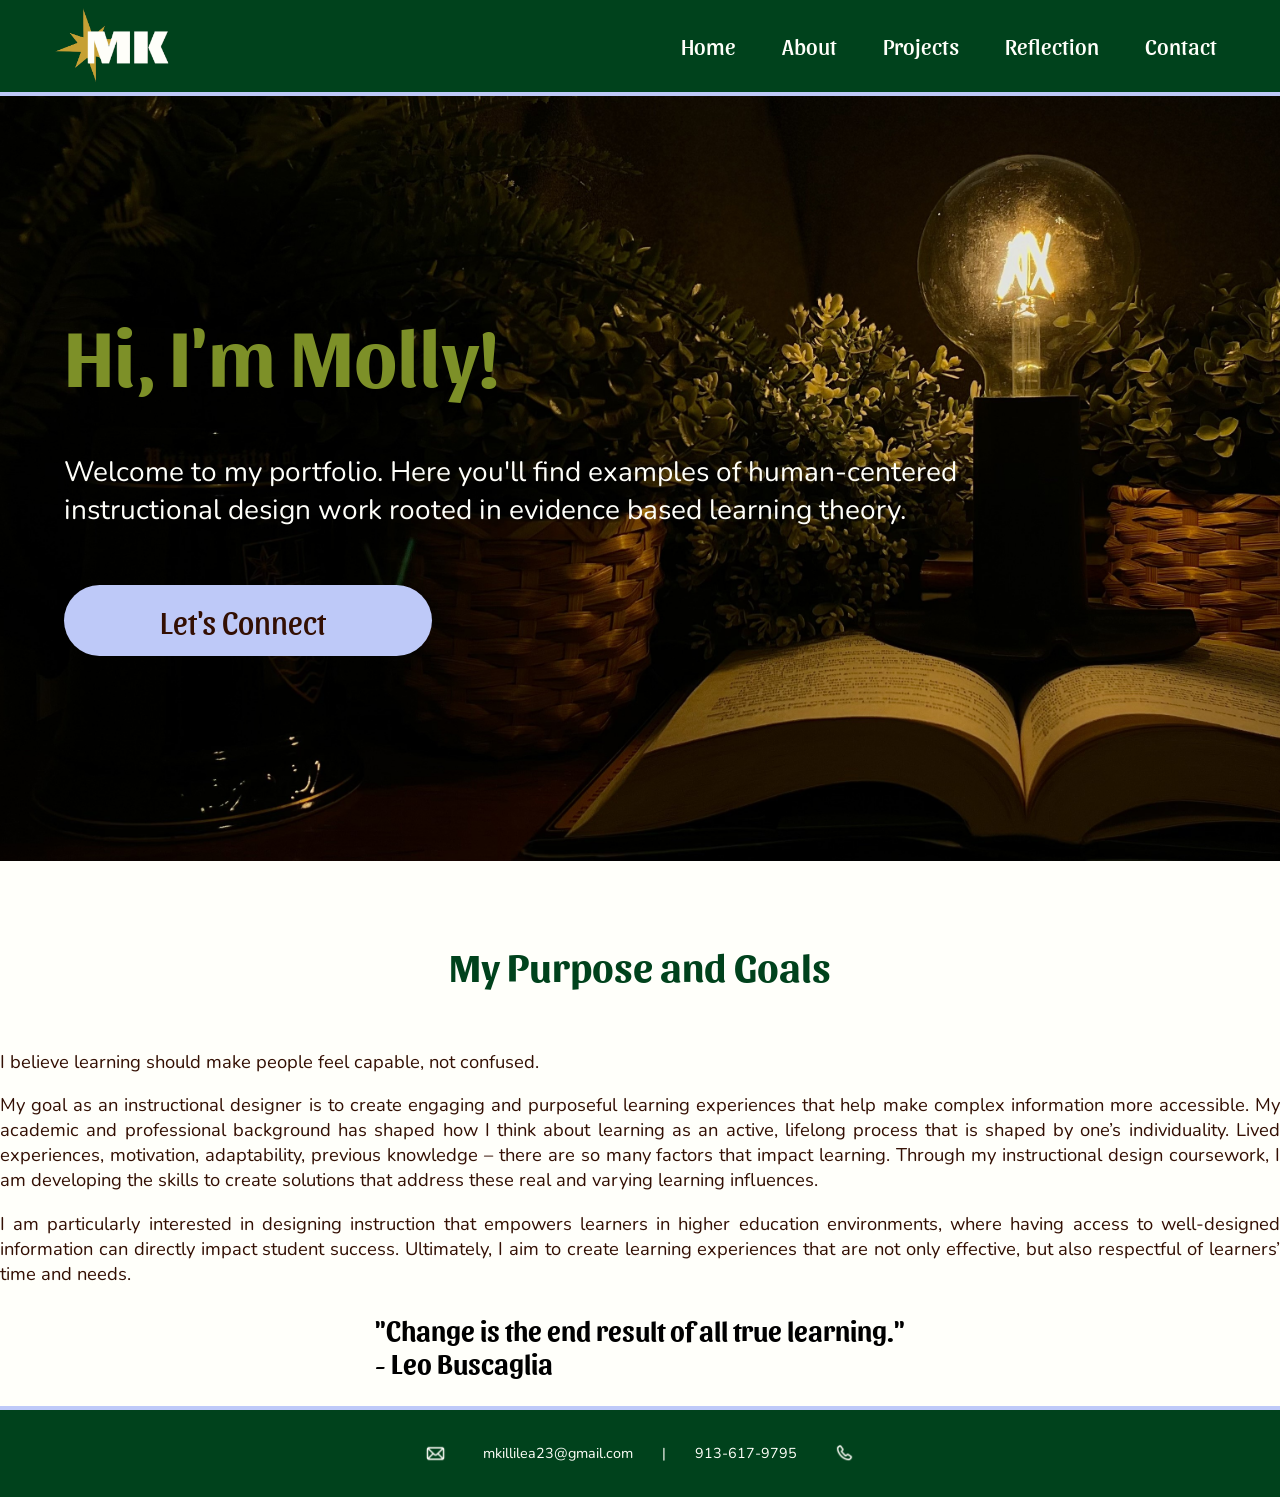
==== webdevelopment/index.html @ 26ea8674 "Add files via upload" ====
<!DOCTYPE html>
<html lang="en">

<!--
Name: Molly Killilea
Date: 3/14/2026
Course: ISLT 7355 - Web Dev
Description: index.html
-->

<head>
   <meta charset="utf-8"> <!-- character encoding -->
   <meta name="viewport" content="width=device-width, initial-scale=1.0"> <!-- mobile-friendly layout -->

   <title>Home</title> <!-- webapge title in browser tab -->

   <link rel="stylesheet" href="style.css"> <!-- link to external CSS for styling -->
   <link rel="stylesheet" href="nav.css">
   
    <link rel="preconnect" href="https://fonts.googleapis.com"> <!-- links for fonts -->
    <link rel="preconnect" href="https://fonts.gstatic.com" crossorigin>
    <link href="https://fonts.googleapis.com/css2?family=Sansita:ital,wght@0,400;0,700;0,800;0,900;1,400;1,700;1,800;1,900&display=swap" rel="stylesheet">
    <link rel="preconnect" href="https://fonts.googleapis.com">
    <link rel="preconnect" href="https://fonts.gstatic.com" crossorigin>
    <link href="https://fonts.googleapis.com/css2?family=Nunito:ital,wght@0,200..1000;1,200..1000&family=Sansita:ital,wght@0,400;0,700;0,800;0,900;1,400;1,700;1,800;1,900&display=swap" rel="stylesheet">

    <link rel="shortcut icon" type="image/x-icon" href="favicon.ico">

</head>

<body>
  <header>
       <a href="index.html"><img src="logo.png" alt="Site Logo"></a> <!-- links logo back to home page -->

        <input type="checkbox" id="menu-toggle" />
            <label for="menu-toggle" class="hamburger">☰</label>
        <nav class="mobile-menu">
            <ul>
                <li><a href="index.html">Home</a></li>
                <li><a href="about.html">About</a></li>
                <li><a href="projects.html">Projects</a>
                     <ul class="dropdown"> 
                        <li><a href="#">Project 1</a></li>
                        <li><a href="#">Project 2</a></li>
                        <li><a href="#">Project 3</a></li>
                    </ul>
                </li>    
                <li><a href="reflection.html">Reflection</a></li>
                <li><a href="contact.html">Contact</a></li>
            </ul>
        </nav>
    </header>

    <main id="contact">  
        <section id="herosection">
            <div class="hero">
                <h1>Hi, I'm Molly!</h1>
                <p>Welcome to my portfolio. Here you'll find examples of human-centered instructional design work rooted in evidence based learning theory.</p>
                <a href="#">Let's Connect</a>
            </div>
        </section>
        
        <h3>My Purpose and Goals</h3>
        <p>I believe learning should make people feel capable, not confused. </p>
        <p>My goal as an instructional designer is to create engaging and purposeful learning experiences 
            that help make complex information more accessible. My academic and professional background has 
            shaped how I think about learning as an active, lifelong process that is shaped by one’s individuality. 
            Lived experiences, motivation, adaptability, previous knowledge – there are so many factors that impact learning. 
            Through my instructional design coursework, I am developing the skills to create solutions 
            that address these real and varying learning influences.</p>
        <p>I am particularly interested in designing instruction that empowers learners in higher education environments, 
            where having access to well-designed information can directly impact student success. 
            Ultimately, I aim to create learning experiences that are not only effective, 
            but also respectful of learners’ time and needs.</p>

        <blockquote>"Change is the end result of all true learning."<br>- Leo Buscaglia</blockquote> <!--center aligned; accent color-->
    </main>

    <footer>
        <p><img src="media/email.png" alt="email icon">mkillilea23@gmail.com</p>
        <p> | </p> 
        <p>913-617-9795<img src="media/phone.png" alt="phone icon"></p>
    </footer>
</body>

</html>
---- webdevelopment/style.css ----
body{
  padding: 0;
  margin: 0;
  background-color: #FFFFFA;
  display: flex;
  flex-direction: column;
  min-height: 100vh;
}

/* ⌄⌄⌄ DEFAULT STYLING ⌄⌄⌄ */

h1 {
  color: #7D9028;
  font-size: 3.25em;
  font-family: Sansita, 'Gill Sans MT', 'Trebuchet MS', sans-serif;
  font-weight: 700;
  display: flex;
  justify-content: center;
  margin-top: 1em;
}

p {
  color: #330F03;
  font-size: 1.15em;
  font-family: Nunito, Calibri, sans-serif;
  text-align: justify;
}

h3 {
  color: #00421C;
  font-size: 2.5em;
  font-family: Sansita, 'Gill Sans MT', 'Trebuchet MS', sans-serif;
  font-weight: 700;
  display: flex;
  justify-content: center;
  margin-top: 2em;
  margin-bottom: 1.5em;
}

h2 {
  color: #00421C;
  font-size: 1.75em;
  font-family: Sansita, 'Gill Sans MT', 'Trebuchet MS', sans-serif;
  font-weight: 700;
  display: flex;
  justify-content: center;
}

blockquote {
  font-size: 1.7em;
  font-family: Sansita, 'Gill Sans MT', 'Trebuchet MS', sans-serif;
  font-weight: 700;
  display: flex;
  justify-content: center;
}

a {
  color: #330F03;
  font-size: 1.15em;
  font-family: Sansita, 'Gill Sans MT', 'Trebuchet MS', sans-serif;
  background-color: #BEC9F8;
  border-radius: 60em;
  border: none;
  text-decoration: none;
  padding: .5em 3em; 
  display: flex;
  text-align: center;
  max-width: 9em;
}

a:hover {
  background-color: lightblue; /*changes button to light blue on hover*/
}

/* ^^^ DEFAULT STYLING ^^^ */

/* ⌄⌄⌄ HOME PAGE ⌄⌄⌄ */

#herosection {
  width: auto;
  height: 85vh;
  background: url(hero.jpg) no-repeat center/cover;
}

.hero {
  width: 90%;
  height: 90%;
  max-width: 1200px;
  margin: 0 auto;
  display: flex;
  flex-direction: column;
  justify-content: center;
}

.hero h1 {
  margin-bottom: .3em;
  font-size: 5em;
  justify-content: left;
} /*want to add curved underline/swoosh -- still figuring this out*/

.hero p {
  color: #FFFFFA;
  margin-bottom: 2em;
  font-size: 1.75em;
  max-width: 80%;
  text-align: left;
}

.hero a {
  font-size: 2em !important;
  max-width: 11.5em !important;
}

/* ^^^ HOME PAGE ^^^ */

/* ⌄⌄⌄ ABOUT PAGE ⌄⌄⌄ */

#bio img {
  min-width: 350px;
  max-width: 60vw;  /* responsive */
  max-height: 55vh; /* responsive */
  grid-column: 2;
  grid-row: 1 / span 5; /* Spans all paragraph rows */
  align-self: center;    /* Keeps the image in the vertical middle of the text */
  width: 100%; 
  height: auto;
  border-radius: 1.5em;
  background-color: #330F03;
  padding: .5em;
  margin: 0em; 
}

#about-main a {
  display: inline-flex; 
  justify-content: center;
  align-items: center;
  max-width: none;
  width: fit-content;
  margin: 3em 0em;
}

.video {
  margin-top: 0em;
  background-color: #00421C;
  padding: 2em;
  border-radius: 2.5em;
  max-width: 800px;
  width: 100%;
}

#about-main {
  display: grid;
  grid-template-columns: 1fr;
  justify-items: center;
  margin: 1em 0; 
  gap: 1rem;
}

#bio {
  display: grid;
  grid-template-columns: 2fr 1fr; 
  gap: 1.5em 6em;       
  align-items: center;  
  max-width: 85%;
  margin: 0 auto 4em auto; 
}

#bio p {
  grid-column: 1;
  text-align: left;
  margin: 0.2em 0;
}

#education {
  display: grid;
  grid-template-columns: repeat(3, 1fr); /* creates 3 equal columns */
  gap: 1.5em;
  width: 85%;
}

.edu {
  background-color: #7D9028;
  border-radius: 2.5em;
  padding: 4em 1em;
}

#education p {
  text-align: center;
  font-family: Sansita, 'Gill Sans MT', 'Trebuchet MS', sans-serif;
  font-weight: 500;
  font-size: 1.5em;
}

#education ul {
  color: #330F03;
  font-size: 1.15em;
  font-family: Nunito, Calibri, sans-serif;
  list-style-type: none;
  text-align: center;
  padding: 0;
}

.video video {
  width: 100%;
  height: auto;
}

/* PRINT */
    @media print {
        header, nav, a, img, .video, video {
          display: none;
        }

        p, li, #education p {
          font-family: Georgia;
          font-size: 11pt;
          color: black;
        }

        h1, h3 {
          font-size: 14pt;
          color: black;
        }

        #about-main h1, #about-main p, #about-main h3, #education ul, #education p, .edu, .video, video, div, #bio {
          padding: 0 0;
          gap: 0;
        }

        #bio, .edu, h1 {
          margin: 0em;
        }

        h3 {
          margin-bottom: .3em;
          margin-top: 1.5em;
        }

      #education, .edu {
          display: flex;
          flex-direction: row;
          gap: 0em;
          padding: 0em;
          justify-content: center;
          align-items: center;
        }

        footer {
          border-top: none !important;
        }

        footer p {
          padding-top: 0em !important;
          padding-bottom: 0em !important;
        }
    }
/* PRINT */

/* MOBILE VIEW */
    @media screen and (max-width: 850px) {
        #bio {
          grid-template-columns: 1fr;
        }

        #bio p {
          grid-column: 1;
          text-align: center;
        }

        #education {
          grid-template-columns: 1fr; /* Switch from 3 columns to 1 */
          width: 90%;
          gap: 2em;
        }

        h1 {
          font-size: 2.5em;
        }

        .video {
          padding: 1em; 
          width: 90%; 
          border-radius: 1.5em;
        }
    }

    @media screen and (max-width: 1000px) { /*stacks at a larger screen size to avoid squish*/
        #bio img {
          grid-column: 1;
          width: 60%;
          margin: 0 auto 1em auto;
        }

        #bio {
          grid-template-columns: 1fr;
        }
    }

/* MOBILE VIEW */

/* ^^^ ABOUT PAGE ^^^ */

/* ⌄⌄⌄ PROJECTS PAGE ⌄⌄⌄ */

.row1 {
  display: grid;
  grid-template-columns: 1fr 1fr;
  grid-template-rows: auto;
  gap: 2em;
  margin: -1.5em 3em 5em 3em;
}

.row2 {
  display: grid;
  grid-template-columns: 1fr 1fr;
  grid-template-rows: auto;
  background-color: #7D9028;
  border-radius: 4em;
  padding: 4em;
  gap: 2em;
  margin: 5em 3em;
}

.row3 {
  display: grid;
  grid-template-columns: 1fr 1fr;
  grid-template-rows: auto;
  gap: 2em;
  margin: 6em 3em;
}

.title {
  font-weight: 750;
  text-align: center;
  font-size: 1.25em;
}

.text1, .text2, .text3 {
  text-align: center;
}

.text2 {
  background-color: #FFFFFA;
  border-radius: 4em;
  padding: 2em;
  margin-left: 1.5em; /*helps share green space better*/
}


.pic1 {
  display: flex;
  flex-direction: column;
  align-items: center;
  justify-content: center;
}

.pic1 a {
  display: inline-flex; 
  justify-content: center;
  align-items: center;
  max-width: none;
  width: fit-content;
  margin-top: 2em;
}

.pic1 img {
  width: 600px;
  margin: 0em !important;
  max-width: 40vw;  /* responsive */
  max-height: 50vh; /* responsive */
  padding: .2em;
  border-radius: 1em;
  background-color: #330F03;
}

.pic2 {
  display: flex;
  flex-direction: column;
  align-items: center;
  justify-content: center;
  margin: 0em !important;
  padding: 0em !important;
}

.pic2 img {
  width: 600px;
  margin: 0em !important;
  margin-right: -2em !important; /*helps share green space better*/
  max-width: 40vw;  /* responsive */
  max-height: 50vh; /* responsive */
  padding: .2em;
  border-radius: 1em;
  background-color: #330F03;

}

.pic3 {
  display: flex;
  flex-direction: column;
  align-items: center;
  justify-content: center;
  margin: 0em !important;
  padding: 0em !important;
}

.pic3 img {
  width: 600px;
  margin: 0em !important;
  max-width: 40vw;  /* responsive */
  max-height: 80vh; /* responsive */
  padding: .2em;
  border-radius: 1em;
  background-color: #330F03;

}


/* MOBILE VIEW */
    @media screen and (max-width: 1000px) { /*changes at relatively large screen size, otherwise looks squished*/
      .row1, .row2, .row3 {
        grid-template-columns: 1fr;
        padding: 2em;
        margin: 1em;
        gap: 1em
      }

      .pic1 img, .pic2 img, .pic3 img {
        max-width: 80vw;
      }

      .text2, .pic2{
        margin: 0em; /*resets fit in green space*/
      }

      .row1, .row3 {
        display: flex;
        flex-direction: column-reverse; /*presents text first, image second*/
        padding-top: 1em;
      }

      .projects-main h1 {
        margin-bottom:-.5em !important; /*decreases gap*/
      }
    }
/* MOBILE VIEW */



/* ^^^ PROJECTS PAGE ^^^ */

/* ⌄⌄⌄ REFLECTION PAGE ⌄⌄⌄ */

#reflect {
  display: flex;
  gap: 1.5em;
}

.left {
  width: 50%;
  display: flex;
  justify-content: center; /* Horizontal centering */
  align-items: center;     /* Vertical centering */
}

.left img {
  width: 500px;
  height: auto;
  min-width: 250px;
  max-width: 45vw;  /* responsive */
  max-height: 70vh; /* responsive */
  padding: .5em;
  border-radius: 1.5em;
  background-color: #330F03;
}

.right {
  width: 50%;
  margin-right: 5em;
  margin-left: 1em;
  margin-bottom: 3em;
}

.right h2 {
  text-align: center;
  text-indent: 0;
}

.right {
  text-indent: 1.5em;
}

.first {
  text-indent: 0;
}

.first::first-letter {
  font-size: 1.5em;
  color:#00421C;
  font-weight: 600;
}

/* MOBILE VIEW */
    @media screen and (max-width: 1000px) { /*stacks at a larger screen size to avoid squish*/
        #reflect {
          flex-direction: column; /* Stacks the .left (image) on top of .right (text) */
          align-items: center;
          margin: 1em;
        }

        .left, .right {
          width: 100%;
          margin: 0 0 2em 0;      /* Removes side margins and adds space between image and text */
        }

        .left img {
          width: 80%;
          max-width: 400px;
          margin: 0 auto;
        }
    }
/* MOBILE VIEW */

/* ^^^ REFLECTION PAGE ^^^ */

/* ⌄⌄⌄ CONTACT PAGE ⌄⌄⌄ */
.contact {
  color: #00421C;
  padding-top: .5em;
  margin-bottom: .1em;
}

input {
  font-size: .8em;
  font-family: Nunito, Calibri, sans-serif;
  background-color: #7D9028;
  border: none;
  color: #330F03;
}

textarea {
  font-size: .8em;
  font-family: Nunito, Calibri, sans-serif;
  background-color: #7D9028;
  border: none;
  color: #330F03;
}

select {
  font-size: .75em;
  font-family: Nunito, Calibri, sans-serif;
  background-color: #7D9028;
  border: none;
  color: #330F03;
}

::placeholder {
  color: #330F03;
}
* {
    box-sizing: border-box;
}

.top {
    display: flex;
    flex-wrap: wrap;
    gap: 1.5em;
    margin-bottom: .25em !important;
}

.top div {
    display: flex;
    flex-direction: column;
    flex: 2 1 200px;
}

.top .title {
    flex: 0 1 80px; 
    min-width: 80px;
}

.bottom p {
    display: flex;
    flex-direction: column;
    width: 100%; 
}

input, select, textarea {
    width: 100%;
    padding: 10px;
    border-radius: 10px;
}

textarea {
    min-height: 150px; 
    resize: vertical;
}

label {
    font-weight: bold;
    margin-bottom: 5px;
    color: #330F03;
}

form {
 margin: 3em;
 max-width: 800px;
}

#contact-main {
  display: flex;
  flex-direction: column;
  justify-content: center;
  align-items: center;
}

#radio {
  border: none;
  font-family: Nunito, Calibri, sans-serif;
}

#radio legend {
  font-weight: bold;
  font-size: 1.1em;
  padding-top: 1em;
  padding-bottom: .2em;
}

#radio label {
  font-weight: normal;
  margin: 0;          
  font-weight: normal; 
  cursor: pointer;
}

#radio ul {
   display: flex;
   flex-wrap: wrap;    
   gap: .75em 3em;
   list-style: none;
   padding: 0;
   justify-content: center;
   max-width: 550px;
   margin: 0 auto;
}

#radio li {
   flex: 1 1 45%;
   min-width: 250px;
   display: flex;
   gap: 10px;  
   align-items: center;
   justify-content: flex-start;     
}

#radio input{
    width: auto;
    margin: 0;
}

.submit {
  display: flex;
  justify-content: center; 
}
.submit input{
  background-color: #BEC9F8;
  font-family: Sansita, 'Gill Sans MT', 'Trebuchet MS', sans-serif;
  font-size: 1em;
  font-weight: bold;
  width: 200px;
}

.submit input:hover {
  background-color: lightblue;
}

.submit input:active {
  color: #d39d0e;
}

option {
    background-color: white;
    color: black;
}


/* ^^^ CONTACT PAGE ^^^ */

/* ⌄⌄⌄ FOOTER ⌄⌄⌄ */

footer {
  display: flex;
  justify-content: center;
  padding: 0;
  background-color: #00421C;
  border-top: .25em solid #BEC9F8;
  margin-top: auto;
}

footer p {
  font-size: .9em;
  display: flex;
  padding: 1em;
  color:#FFFFFA;
  justify-content: center;
  align-items: center;
}

footer img {
  display: flex;
  height: 2em;
  justify-content: center;
  align-items: center;
  padding-right: 2.5em;
}

/* ^^^ FOOTER ^^^ */
---- webdevelopment/nav.css ----
header {
    background-color: #00421C;
    display: flex;
    width: 100%;
    justify-content: space-between;
    align-items: center;
    border-bottom: .25em solid #BEC9F8;
    position: sticky;
    top: 0;
}

header a {
    background: none;
    padding: 0;
    border-radius: 0;
}

header a:hover {
    background: none;
}

img {
    max-height: 5em;
    margin-left: 2.5em;
    padding-top: .2em;
    padding-bottom: .2em;    
}

nav ul {
    display: flex;
    list-style: none;
    font-size: 1.25em;
    font-family: Sansita, 'Gill Sans MT', 'Trebuchet MS', sans-serif;
    margin-right: 2em;
}

nav li {
    position: relative;
}

nav a {
    color: #FFFFFA;
    text-decoration: none;
    background: none;
    padding: 0em 1em;
}

nav a:hover {
    color: #BEC9F8;
    background: none;
}

nav a:active {
    color: #d39d0e;
}

.dropdown {
    width: 100%;
    position: absolute;
    background-color: #00421C;
    flex-direction: column;
    font-size: .9em;
    padding: 1em 0em;
    gap: 1em;
    align-items: center;
    display: none;
}

/* Show dropdown on hover */
nav ul li:hover .dropdown {
    display: flex;
}

@media print {
    header {
        display: none;
    }
}

.mobile-menu {
  display: none;
}

#menu-toggle {
    display: none;
}
#menu-toggle:checked ~ .mobile-menu {
  display: block;
}

@media (min-width: 780px) {
  .hamburger {
    display: none;
  }

  .mobile-menu {
    display: block;
  }
}

.hamburger {
    padding: 0em 2.5em;
    color:#FFFFFA;
    font-size: 1.5em;
}

@media (max-width: 779px) {
   .mobile-menu {
        position: absolute;
        top: 100%;
        width: 100%;
        background-color: #00421C;
        border-top: .25em solid #BEC9F8;
        border-bottom: .25em solid #BEC9F8;
    
    }

    .mobile-menu ul {
        flex-direction: column;
        font-size: 1.5em;
        align-items: center; 
    }
    
    .mobile-menu a {
        padding: 0.5em 0;
    }

    nav ul li:hover .dropdown {
    display: none;
    }
}
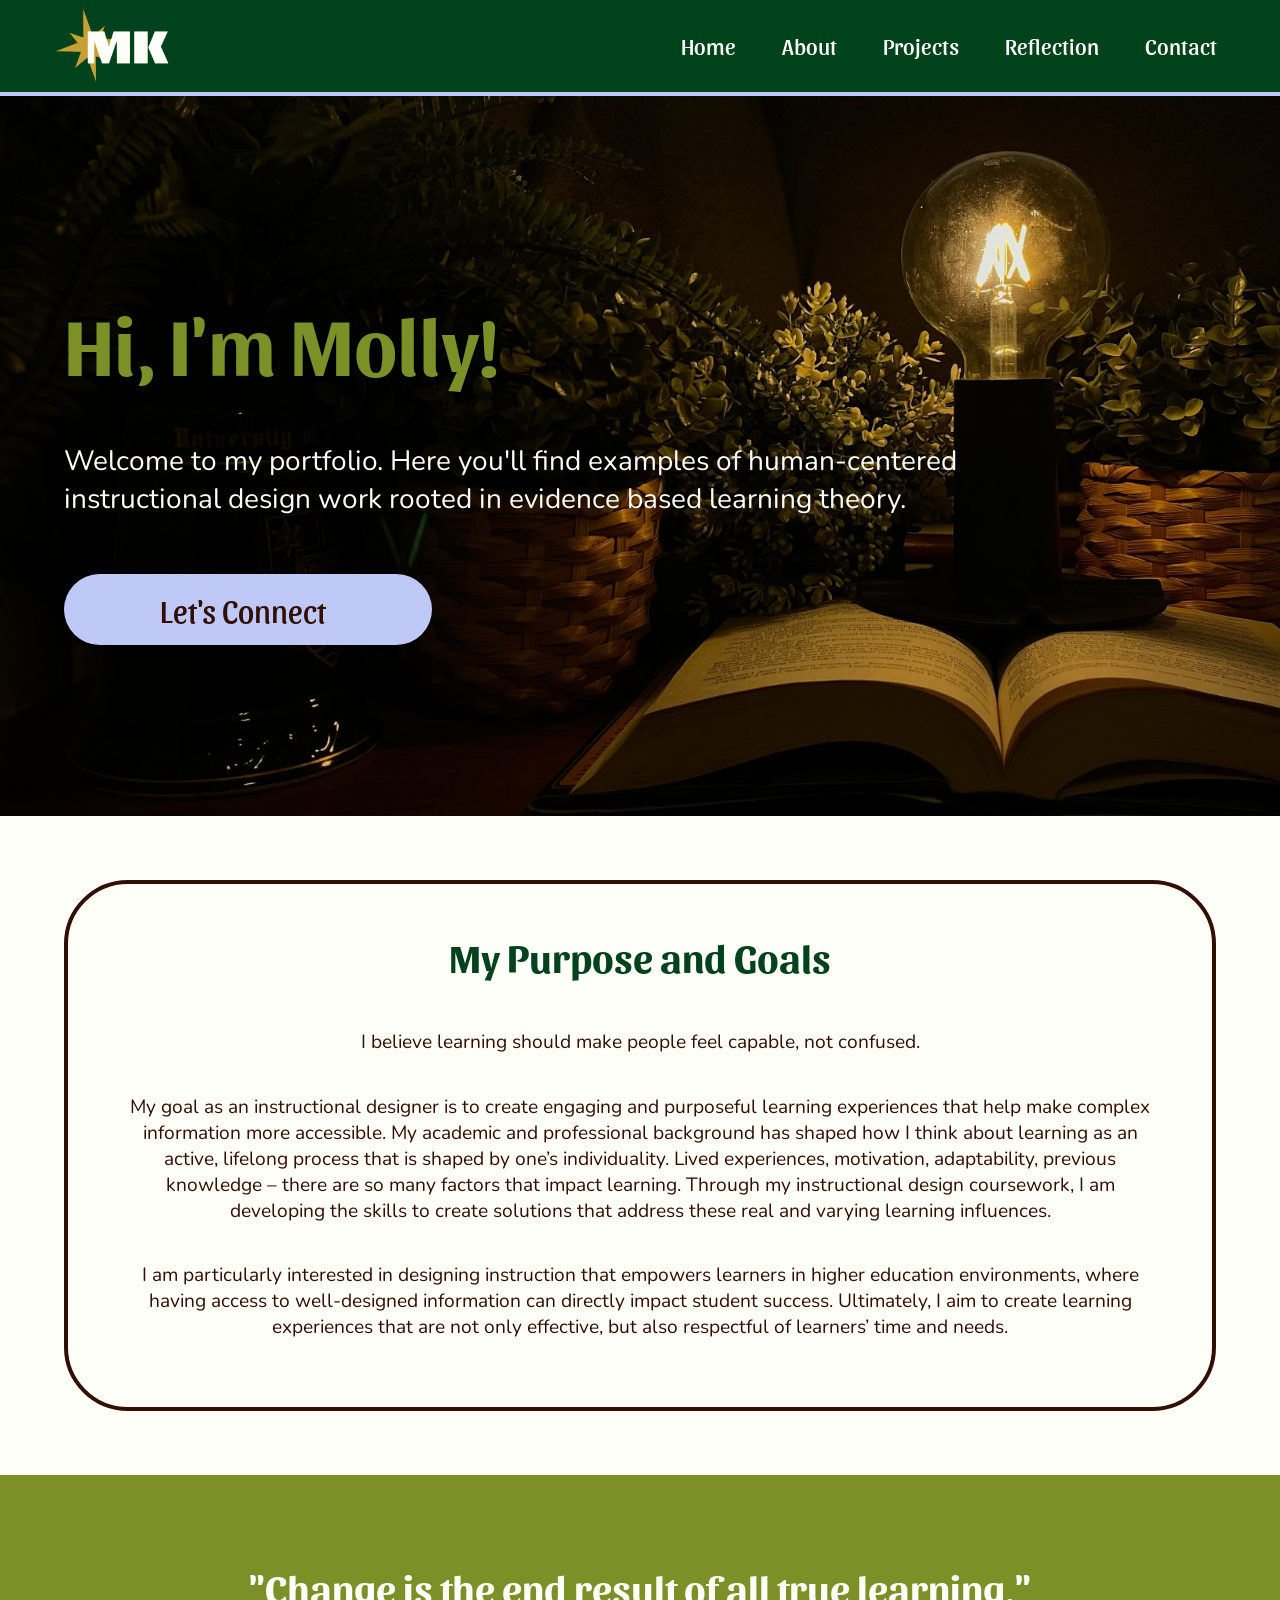
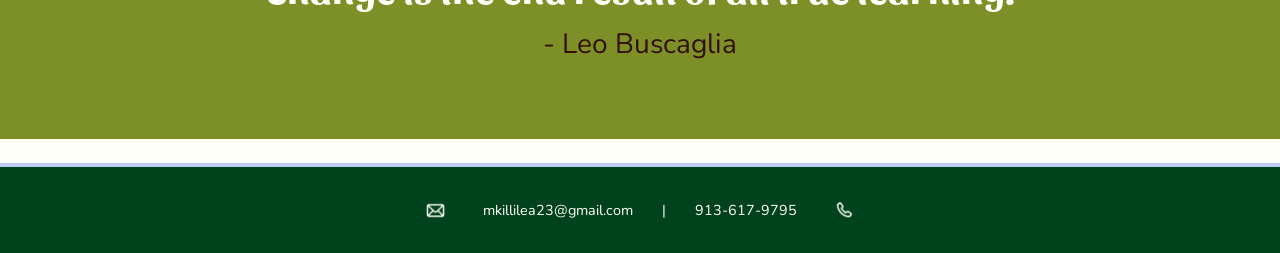
==== commit 9b336efa: "Add files via upload" ====
--- a/webdevelopment/index.html
+++ b/webdevelopment/index.html
@@ -32,7 +32,7 @@
   <header>
        <a href="index.html"><img src="logo.png" alt="Site Logo"></a> <!-- links logo back to home page -->
 
-        <input type="checkbox" id="menu-toggle" />
+        <input type="checkbox" id="menu-toggle">
             <label for="menu-toggle" class="hamburger">☰</label>
         <nav class="mobile-menu">
             <ul>
@@ -40,9 +40,9 @@
                 <li><a href="about.html">About</a></li>
                 <li><a href="projects.html">Projects</a>
                      <ul class="dropdown"> 
-                        <li><a href="#">Project 1</a></li>
-                        <li><a href="#">Project 2</a></li>
-                        <li><a href="#">Project 3</a></li>
+                        <li><a href="projects.html#row1">Project 1</a></li>
+                        <li><a href="projects.html#row2">Project 2</a></li>
+                        <li><a href="projects.html#row3">Project 3</a></li>
                     </ul>
                 </li>    
                 <li><a href="reflection.html">Reflection</a></li>
@@ -60,26 +60,31 @@
             </div>
         </section>
         
-        <h3>My Purpose and Goals</h3>
-        <p>I believe learning should make people feel capable, not confused. </p>
-        <p>My goal as an instructional designer is to create engaging and purposeful learning experiences 
-            that help make complex information more accessible. My academic and professional background has 
-            shaped how I think about learning as an active, lifelong process that is shaped by one’s individuality. 
-            Lived experiences, motivation, adaptability, previous knowledge – there are so many factors that impact learning. 
-            Through my instructional design coursework, I am developing the skills to create solutions 
-            that address these real and varying learning influences.</p>
-        <p>I am particularly interested in designing instruction that empowers learners in higher education environments, 
-            where having access to well-designed information can directly impact student success. 
-            Ultimately, I aim to create learning experiences that are not only effective, 
-            but also respectful of learners’ time and needs.</p>
+        <div class="intro">
+            <h3>My Purpose and Goals</h3>
+            <p>I believe learning should make people feel capable, not confused. </p>
+            <p>My goal as an instructional designer is to create engaging and purposeful learning experiences 
+                that help make complex information more accessible. My academic and professional background has 
+                shaped how I think about learning as an active, lifelong process that is shaped by one’s individuality. 
+                Lived experiences, motivation, adaptability, previous knowledge – there are so many factors that impact learning. 
+                Through my instructional design coursework, I am developing the skills to create solutions 
+                that address these real and varying learning influences.</p>
+            <p>I am particularly interested in designing instruction that empowers learners in higher education environments, 
+                where having access to well-designed information can directly impact student success. 
+                Ultimately, I aim to create learning experiences that are not only effective, 
+                but also respectful of learners’ time and needs.</p>
+        </div>
 
-        <blockquote>"Change is the end result of all true learning."<br>- Leo Buscaglia</blockquote> <!--center aligned; accent color-->
+        <div class="quote">
+            <blockquote>"Change is the end result of all true learning."</blockquote>
+            <p>- Leo Buscaglia</p>
+        </div>
     </main>
 
     <footer>
-        <p><img src="media/email.png" alt="email icon">mkillilea23@gmail.com</p>
+        <p><img class= "email" src="media/email.png" alt="email icon">mkillilea23@gmail.com</p>
         <p> | </p> 
-        <p>913-617-9795<img src="media/phone.png" alt="phone icon"></p>
+        <p>913-617-9795<img class="phone" src="media/phone.png" alt="phone icon"></p>
     </footer>
 </body>
 
--- a/webdevelopment/style.css
+++ b/webdevelopment/style.css
@@ -16,7 +16,7 @@
   font-weight: 700;
   display: flex;
   justify-content: center;
-  margin-top: 1em;
+  margin: 1.25em 0em;
 }
 
 p {
@@ -47,11 +47,14 @@
 }
 
 blockquote {
-  font-size: 1.7em;
+  font-size: 2.5em;
   font-family: Sansita, 'Gill Sans MT', 'Trebuchet MS', sans-serif;
   font-weight: 700;
   display: flex;
   justify-content: center;
+  color:#FFFFFA;
+  margin-bottom: 0em;
+  text-align: center;
 }
 
 a {
@@ -78,14 +81,14 @@
 
 #herosection {
   width: auto;
-  height: 85vh;
-  background: url(hero.jpg) no-repeat center/cover;
+  height: 80vh;
+  background: url(hero.jpg) no-repeat top/cover;
 }
 
 .hero {
   width: 90%;
   height: 90%;
-  max-width: 1200px;
+  max-width: 1300px;
   margin: 0 auto;
   display: flex;
   flex-direction: column;
@@ -111,6 +114,57 @@
   max-width: 11.5em !important;
 }
 
+.intro {
+  display: flex;
+  flex-direction: column;
+  margin: 4em;
+  justify-content: center;
+  border: 3pt solid #330F03;
+  border-radius: 4em;
+  padding: 3em;
+}
+
+.intro h3 {
+  margin-top: 0em;
+  margin-bottom: .75em;
+}
+
+.intro p {
+  text-align: center;
+  font-size: 1.2em;
+}
+
+.quote {
+  display: flex;
+  flex-direction: column;
+  background-color: #7D9028;
+  padding: 3em .5em;
+  margin-bottom: 1.5em;
+}
+
+.quote p {
+  justify-content: center;
+  text-align: center;
+  font-size: 1.75em;
+  margin-top: .5em;
+}
+
+    @media (max-width: 850px) {
+      #herosection {
+        background-position: 80% top; 
+      }
+
+      .hero { /*align to  center*/
+        align-items: center;
+        text-align: center;
+      }
+
+      .hero p {
+        max-width: 100%;
+        text-align: center;
+      }
+    }
+    
 /* ^^^ HOME PAGE ^^^ */
 
 /* ⌄⌄⌄ ABOUT PAGE ⌄⌄⌄ */
@@ -136,16 +190,22 @@
   align-items: center;
   max-width: none;
   width: fit-content;
-  margin: 3em 0em;
+  margin: 4em 0em;
 }
 
 .video {
+  display: flex;
   margin-top: 0em;
   background-color: #00421C;
-  padding: 2em;
-  border-radius: 2.5em;
-  max-width: 800px;
+  padding: 4em;
   width: 100%;
+  justify-content: center;
+}
+
+.video video {
+  height: auto;
+  max-width: 850px;
+  border: 4pt solid #330F03
 }
 
 #about-main {
@@ -171,6 +231,10 @@
   margin: 0.2em 0;
 }
 
+#about-main h3 {
+  margin: 1.5em;
+}
+
 #education {
   display: grid;
   grid-template-columns: repeat(3, 1fr); /* creates 3 equal columns */
@@ -200,10 +264,7 @@
   padding: 0;
 }
 
-.video video {
-  width: 100%;
-  height: auto;
-}
+
 
 /* PRINT */
     @media print {
@@ -276,12 +337,6 @@
         h1 {
           font-size: 2.5em;
         }
-
-        .video {
-          padding: 1em; 
-          width: 90%; 
-          border-radius: 1.5em;
-        }
     }
 
     @media screen and (max-width: 1000px) { /*stacks at a larger screen size to avoid squish*/
@@ -294,6 +349,14 @@
         #bio {
           grid-template-columns: 1fr;
         }
+
+        .video video {
+          max-width: 85vw;  
+        }
+
+        .video {
+          padding: 4em 0em;
+        }
     }
 
 /* MOBILE VIEW */
@@ -302,7 +365,7 @@
 
 /* ⌄⌄⌄ PROJECTS PAGE ⌄⌄⌄ */
 
-.row1 {
+#row1 {
   display: grid;
   grid-template-columns: 1fr 1fr;
   grid-template-rows: auto;
@@ -310,23 +373,22 @@
   margin: -1.5em 3em 5em 3em;
 }
 
-.row2 {
+#row2 {
   display: grid;
   grid-template-columns: 1fr 1fr;
   grid-template-rows: auto;
   background-color: #7D9028;
-  border-radius: 4em;
+  width: 100%;
   padding: 4em;
   gap: 2em;
-  margin: 5em 3em;
-}
-
-.row3 {
+}
+
+#row3 {
   display: grid;
   grid-template-columns: 1fr 1fr;
   grid-template-rows: auto;
   gap: 2em;
-  margin: 6em 3em;
+  margin: 6em 3em 1em 3em;
 }
 
 .title {
@@ -411,19 +473,83 @@
   padding: .2em;
   border-radius: 1em;
   background-color: #330F03;
-
-}
-
+}
+
+#table {
+  display: flex;
+  justify-content: center;
+  margin: 5em;
+}
+
+.table caption {
+  color: #00421C;
+  font-size: 1.75em;
+  font-family: Sansita, 'Gill Sans MT', 'Trebuchet MS', sans-serif;
+  font-weight: 700;
+  margin: 1em;
+  text-decoration: underline;
+  text-decoration-color: #BEC9F8;
+}
+
+.table {
+  width: 100%;
+  border: 2px solid #8c8c8c; /*outer border */
+  border-collapse: collapse; /*no space between columns*/
+  max-width: 800px;
+}
+
+.table th {
+ color: #330F03;
+  font-size: 1.1em;
+  font-family: Nunito, Calibri, sans-serif;
+  font-weight: bold;
+}
+
+.table th[scope="row"] {
+  font-size: 1em;
+  text-align: left;
+}
+
+.table th[scope="col"] {
+  background-color: #7D9028;
+}
+
+.table td {
+  color: #330F03;
+  font-size: .95em;
+  font-family: Nunito, Calibri, sans-serif;
+}
+
+.table th, .table td {
+  padding: 1em;
+  border-bottom: 1.5px solid #c8c1af; 
+}
+
+.table tbody tr:last-child th,
+.table tbody tr:last-child td { /*removes last row border so no double-border */
+  border-bottom: none;
+}
+
+.table tbody tr:nth-child(odd) {
+  background-color: #e9e9e2;
+}
 
 /* MOBILE VIEW */
     @media screen and (max-width: 1000px) { /*changes at relatively large screen size, otherwise looks squished*/
-      .row1, .row2, .row3 {
+      #row1, #row3 {
         grid-template-columns: 1fr;
         padding: 2em;
         margin: 1em;
         gap: 1em
       }
 
+      #row2 {
+        grid-template-columns: 1fr;
+        padding: 2em;
+        margin: 1em;
+        gap: 3em;
+      }
+
       .pic1 img, .pic2 img, .pic3 img {
         max-width: 80vw;
       }
@@ -432,7 +558,7 @@
         margin: 0em; /*resets fit in green space*/
       }
 
-      .row1, .row3 {
+      #row1, #row3 {
         display: flex;
         flex-direction: column-reverse; /*presents text first, image second*/
         padding-top: 1em;
@@ -442,9 +568,25 @@
         margin-bottom:-.5em !important; /*decreases gap*/
       }
     }
+ 
+    @media screen and (max-width: 768px) {
+      #table {
+        display: block;
+        margin: 2em 1.5em;
+        width: 100%;
+        overflow-x: auto; /* Enables horizontal scroll */
+      }
+
+      .table {
+        min-width: 770px; /* Forces the table to stay wide enough to scroll */
+        max-width: none;
+      }
+
+      .table th, .table td {
+      padding: .5em;
+      }
+    }
 /* MOBILE VIEW */
-
-
 
 /* ^^^ PROJECTS PAGE ^^^ */
 
@@ -573,7 +715,7 @@
     flex: 2 1 200px;
 }
 
-.top .title {
+.top .contact-title {
     flex: 0 1 80px; 
     min-width: 80px;
 }
@@ -711,6 +853,13 @@
   justify-content: center;
   align-items: center;
   padding-right: 2.5em;
-}
-
+  transition: transform 0.3s linear;
+}
+
+footer .email {
+  transform-origin: left center;
+}
+footer img:hover {
+  transform: scale(1.5);
+}
 /* ^^^ FOOTER ^^^ */
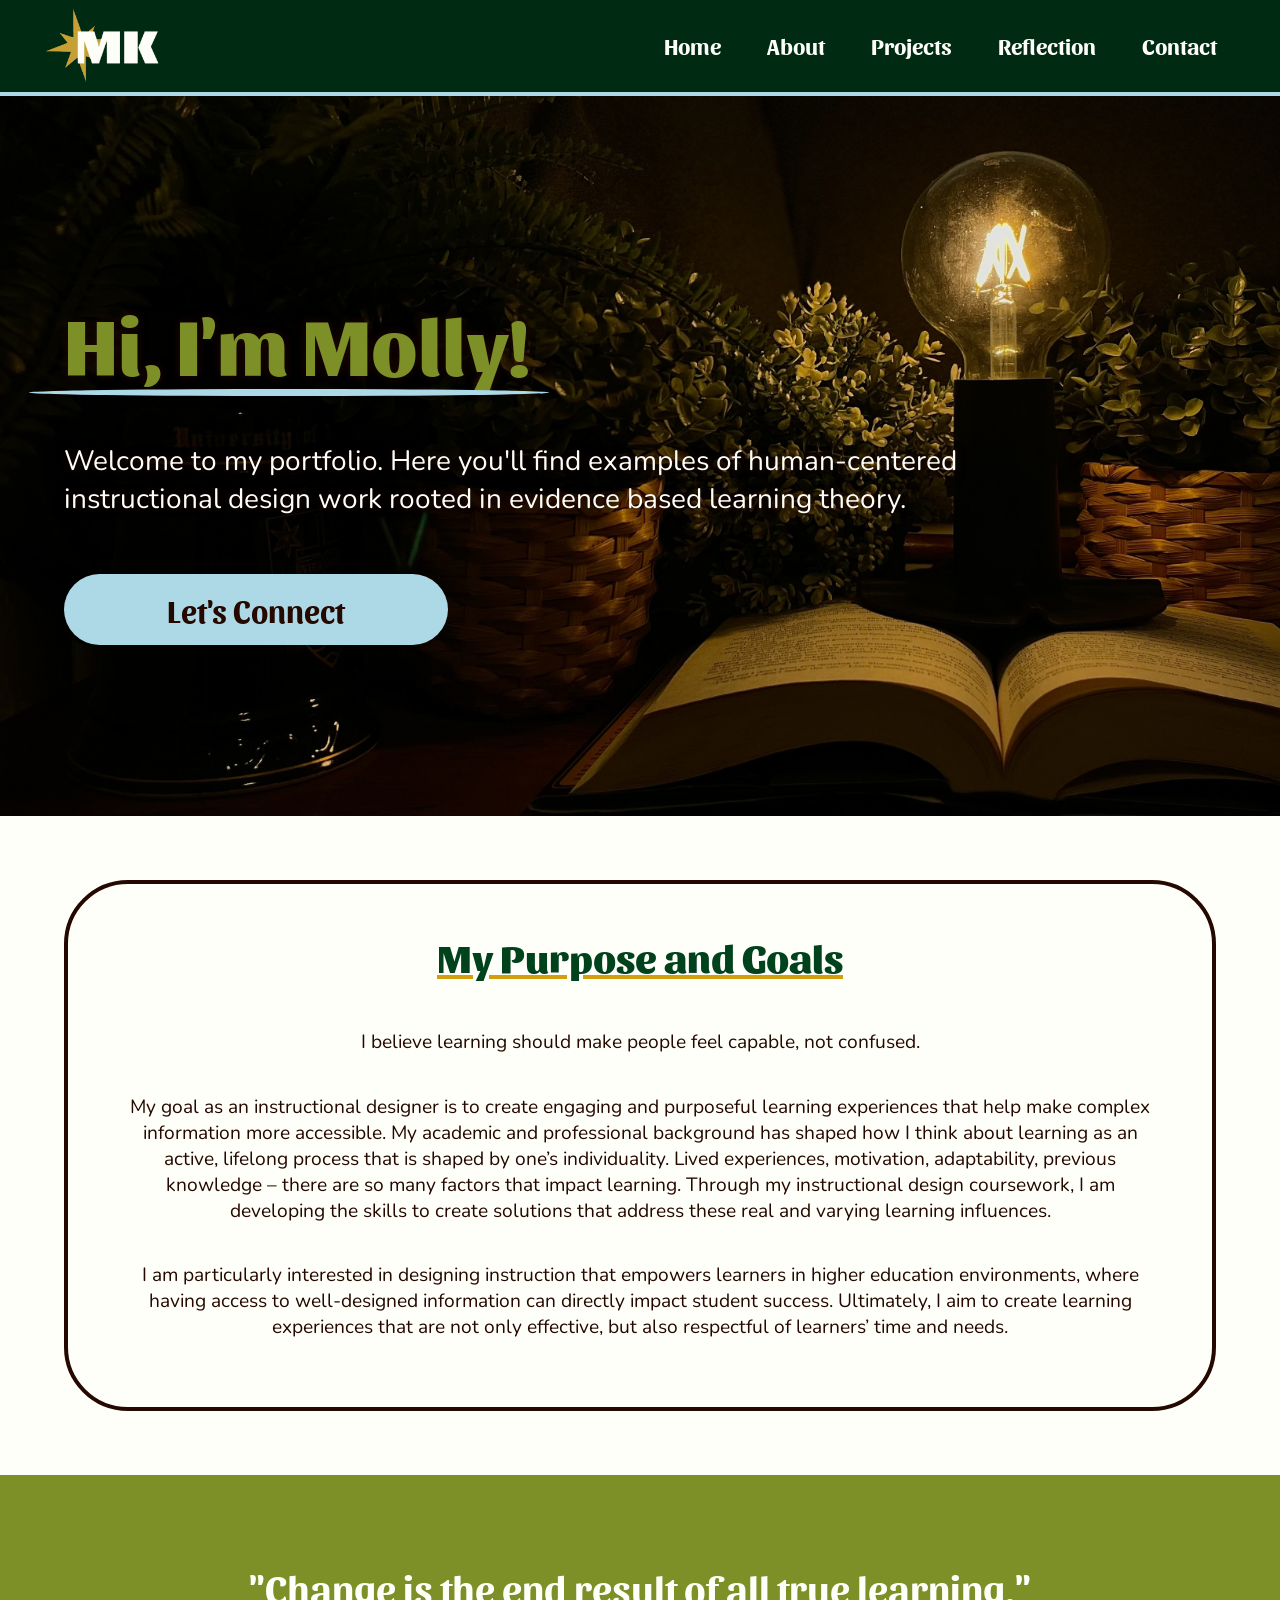
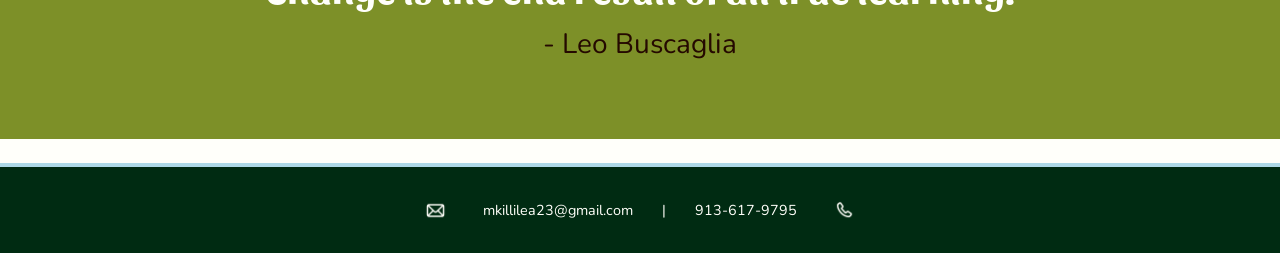
==== commit a4deccfa: "Add files via upload" ====
--- a/webdevelopment/index.html
+++ b/webdevelopment/index.html
@@ -19,10 +19,10 @@
    
     <link rel="preconnect" href="https://fonts.googleapis.com"> <!-- links for fonts -->
     <link rel="preconnect" href="https://fonts.gstatic.com" crossorigin>
-    <link href="https://fonts.googleapis.com/css2?family=Sansita:ital,wght@0,400;0,700;0,800;0,900;1,400;1,700;1,800;1,900&display=swap" rel="stylesheet">
+    <link href="https://fonts.googleapis.com/css2?family=Sansita:ital,wght@0,400;0,700;0,800;0,900;1,400;1,700;1,800;1,900&display=swap" rel="stylesheet"> <!-- Custom font -->
     <link rel="preconnect" href="https://fonts.googleapis.com">
     <link rel="preconnect" href="https://fonts.gstatic.com" crossorigin>
-    <link href="https://fonts.googleapis.com/css2?family=Nunito:ital,wght@0,200..1000;1,200..1000&family=Sansita:ital,wght@0,400;0,700;0,800;0,900;1,400;1,700;1,800;1,900&display=swap" rel="stylesheet">
+    <link href="https://fonts.googleapis.com/css2?family=Nunito:ital,wght@0,200..1000;1,200..1000&family=Sansita:ital,wght@0,400;0,700;0,800;0,900;1,400;1,700;1,800;1,900&display=swap" rel="stylesheet"> <!-- Custom font -->
 
     <link rel="shortcut icon" type="image/x-icon" href="favicon.ico">
 
@@ -54,14 +54,14 @@
     <main id="contact">  
         <section id="herosection">
             <div class="hero">
-                <h1>Hi, I'm Molly!</h1>
-                <p>Welcome to my portfolio. Here you'll find examples of human-centered instructional design work rooted in evidence based learning theory.</p>
-                <a href="#">Let's Connect</a>
+                <h1>Hi, I'm Molly!</h1> <!-- Custom font used here -->
+                <p>Welcome to my portfolio. Here you'll find examples of human-centered instructional design work rooted in evidence based learning theory.</p> <!-- Custom font used here -->
+                <a href="contact.html">Let's Connect</a> <!-- Custom font used here -->
             </div>
         </section>
         
         <div class="intro">
-            <h3>My Purpose and Goals</h3>
+            <h2>My Purpose and Goals</h3> <!-- Custom font used here -->
             <p>I believe learning should make people feel capable, not confused. </p>
             <p>My goal as an instructional designer is to create engaging and purposeful learning experiences 
                 that help make complex information more accessible. My academic and professional background has 
@@ -75,7 +75,7 @@
                 but also respectful of learners’ time and needs.</p>
         </div>
 
-        <div class="quote">
+        <div class="quote"> <!-- Custom font used here -->
             <blockquote>"Change is the end result of all true learning."</blockquote>
             <p>- Leo Buscaglia</p>
         </div>
--- a/webdevelopment/style.css
+++ b/webdevelopment/style.css
@@ -12,25 +12,25 @@
 h1 {
   color: #7D9028;
   font-size: 3.25em;
-  font-family: Sansita, 'Gill Sans MT', 'Trebuchet MS', sans-serif;
-  font-weight: 700;
+  font-family: Sansita, 'Gill Sans MT', 'Trebuchet MS', sans-serif; /* Custom font from Google Fonts applied to site */
+  font-weight: 750;
   display: flex;
   justify-content: center;
   margin: 1.25em 0em;
 }
 
 p {
-  color: #330F03;
+  color: #250900;
   font-size: 1.15em;
-  font-family: Nunito, Calibri, sans-serif;
+  font-family: Nunito, Calibri, sans-serif; /* Custom font from Google Fonts applied to site */
   text-align: justify;
 }
 
 h3 {
   color: #00421C;
   font-size: 2.5em;
-  font-family: Sansita, 'Gill Sans MT', 'Trebuchet MS', sans-serif;
-  font-weight: 700;
+  font-family: Sansita, 'Gill Sans MT', 'Trebuchet MS', sans-serif; /* Custom font from Google Fonts applied to site */
+  font-weight: 750;
   display: flex;
   justify-content: center;
   margin-top: 2em;
@@ -40,15 +40,15 @@
 h2 {
   color: #00421C;
   font-size: 1.75em;
-  font-family: Sansita, 'Gill Sans MT', 'Trebuchet MS', sans-serif;
-  font-weight: 700;
+  font-family: Sansita, 'Gill Sans MT', 'Trebuchet MS', sans-serif; /* Custom font from Google Fonts applied to site */
+  font-weight: 750;
   display: flex;
   justify-content: center;
 }
 
 blockquote {
   font-size: 2.5em;
-  font-family: Sansita, 'Gill Sans MT', 'Trebuchet MS', sans-serif;
+  font-family: Sansita, 'Gill Sans MT', 'Trebuchet MS', sans-serif; /* Custom font from Google Fonts applied to site */
   font-weight: 700;
   display: flex;
   justify-content: center;
@@ -58,10 +58,11 @@
 }
 
 a {
-  color: #330F03;
+  color: #250900;
   font-size: 1.15em;
-  font-family: Sansita, 'Gill Sans MT', 'Trebuchet MS', sans-serif;
-  background-color: #BEC9F8;
+  font-family: Sansita, 'Gill Sans MT', 'Trebuchet MS', sans-serif; /* Custom font from Google Fonts applied to site */
+  font-weight: 700;
+  background-color: lightblue;
   border-radius: 60em;
   border: none;
   text-decoration: none;
@@ -69,10 +70,15 @@
   display: flex;
   text-align: center;
   max-width: 9em;
+  justify-content: center;
 }
 
 a:hover {
-  background-color: lightblue; /*changes button to light blue on hover*/
+  background-color: #d39d0e; /*changes button to light blue on hover*/
+}
+
+a:active {
+    background-color: palevioletred
 }
 
 /* ^^^ DEFAULT STYLING ^^^ */
@@ -95,11 +101,46 @@
   justify-content: center;
 }
 
+/* Custom styles for all <h1> elements */
 .hero h1 {
   margin-bottom: .3em;
   font-size: 5em;
   justify-content: left;
-} /*want to add curved underline/swoosh -- still figuring this out*/
+  text-shadow: 0 0 7pt #250900; /*primarily used for mobile view to make it more legible over the picture*/
+}
+
+.hero h1 {
+    position: relative;
+    display: inline-block;
+}
+
+.hero h1::after {
+  content: "";
+  position: absolute;
+  left: -3%;
+  bottom: -6px;
+  width: 6.5em;
+  height: 7px;
+  background: lightblue; 
+  border-radius: 50%;
+  
+  /* --- ANIMATION PROPERTIES --- */
+    opacity: 0; /* Starts invisible */
+    animation: swooshIn 1.75s ease-out forwards;
+    animation-delay: 0.5s; /* Wait a moment so the text is seen first */
+}
+
+      /* The Animation Instructions */
+      @keyframes swooshIn {
+          0% {
+              opacity: 0;
+              transform: translateX(-60px) rotate(0deg); /* Start 20px to the left */
+          }
+          100% {
+              opacity: 1;
+              transform: translateX(0) rotate(0deg); /* End in its original spot */
+          }
+      }
 
 .hero p {
   color: #FFFFFA;
@@ -107,11 +148,12 @@
   font-size: 1.75em;
   max-width: 80%;
   text-align: left;
+  text-shadow: 0 0 7pt #250900; /*used for mobile view to make it more legible over the picture*/
 }
 
 .hero a {
   font-size: 2em !important;
-  max-width: 11.5em !important;
+  max-width: 12em !important;
 }
 
 .intro {
@@ -119,14 +161,17 @@
   flex-direction: column;
   margin: 4em;
   justify-content: center;
-  border: 3pt solid #330F03;
+  border: 3pt solid #250900;
   border-radius: 4em;
   padding: 3em;
 }
 
-.intro h3 {
+/* Custom styles for all <h2> elements */
+.intro h2 {
   margin-top: 0em;
   margin-bottom: .75em;
+  font-size: 2.5em;
+  text-decoration: underline #d39d0e;
 }
 
 .intro p {
@@ -179,7 +224,7 @@
   width: 100%; 
   height: auto;
   border-radius: 1.5em;
-  background-color: #330F03;
+  background-color: #250900;
   padding: .5em;
   margin: 0em; 
 }
@@ -193,10 +238,43 @@
   margin: 4em 0em;
 }
 
+#about-main h1 {
+    position: relative;
+    display: inline-block;
+}
+
+#about-main h1::after {
+  content: "";
+  position: absolute;
+  left: -10%;
+  bottom: -6px;
+  width: 9em;
+  height: 7px;
+  background: lightblue; 
+  border-radius: 50%;
+  
+  /* --- ANIMATION PROPERTIES --- */
+    opacity: 0; /* Starts invisible */
+    animation: swooshIn 1.75s ease-out forwards;
+    animation-delay: 0.5s; /* Wait a moment so the text is seen first */
+}
+
+      /* The Animation Instructions */
+      @keyframes swooshIn {
+          0% {
+              opacity: 0;
+              transform: translateX(-60px) rotate(0deg); /* Start 20px to the left */
+          }
+          100% {
+              opacity: 1;
+              transform: translateX(0) rotate(0deg); /* End in its original spot */
+          }
+      }
+
 .video {
   display: flex;
   margin-top: 0em;
-  background-color: #00421C;
+  background-color: #002b12;
   padding: 4em;
   width: 100%;
   justify-content: center;
@@ -205,7 +283,7 @@
 .video video {
   height: auto;
   max-width: 850px;
-  border: 4pt solid #330F03
+  border: 4pt solid #250900
 }
 
 #about-main {
@@ -252,19 +330,18 @@
   text-align: center;
   font-family: Sansita, 'Gill Sans MT', 'Trebuchet MS', sans-serif;
   font-weight: 500;
-  font-size: 1.5em;
+  font-size: 1.6em;
+  color: #002b12
 }
 
 #education ul {
-  color: #330F03;
+  color: #250900;
   font-size: 1.15em;
   font-family: Nunito, Calibri, sans-serif;
   list-style-type: none;
   text-align: center;
   padding: 0;
 }
-
-
 
 /* PRINT */
     @media print {
@@ -365,6 +442,37 @@
 
 /* ⌄⌄⌄ PROJECTS PAGE ⌄⌄⌄ */
 
+.projects-main h1 {
+  position: relative;
+}
+
+.projects-main h1::after {
+  content: "";
+  position: absolute;
+  bottom: -6px;
+  width: 9em;
+  height: 7px;
+  background: lightblue; 
+  border-radius: 50%;
+  
+  /* --- ANIMATION PROPERTIES --- */
+    opacity: 0; /* Starts invisible */
+    animation: swooshIn 1.75s ease-out forwards;
+    animation-delay: 0.5s; /* Wait a moment so the text is seen first */
+}
+
+      /* The Animation Instructions */
+      @keyframes swooshIn {
+          0% {
+              opacity: 0;
+              transform: translateX(-60px) rotate(0deg); /* Start 20px to the left */
+          }
+          100% {
+              opacity: 1;
+              transform: translateX(0) rotate(0deg); /* End in its original spot */
+          }
+      }
+
 #row1 {
   display: grid;
   grid-template-columns: 1fr 1fr;
@@ -375,12 +483,13 @@
 
 #row2 {
   display: grid;
-  grid-template-columns: 1fr 1fr;
+  grid-template-columns: 55% 1fr;
   grid-template-rows: auto;
   background-color: #7D9028;
   width: 100%;
   padding: 4em;
   gap: 2em;
+  justify-content: center;
 }
 
 #row3 {
@@ -401,13 +510,17 @@
   text-align: center;
 }
 
+
+.text1 h2, .text2 h2, .text3 h2 {
+  text-decoration: underline #d39d0e;
+} 
+
 .text2 {
   background-color: #FFFFFA;
   border-radius: 4em;
   padding: 2em;
-  margin-left: 1.5em; /*helps share green space better*/
-}
-
+  margin-left: 1em; /*helps share green space better*/
+}
 
 .pic1 {
   display: flex;
@@ -417,7 +530,7 @@
 }
 
 .pic1 a {
-  display: inline-flex; 
+  display: flex; 
   justify-content: center;
   align-items: center;
   max-width: none;
@@ -432,7 +545,7 @@
   max-height: 50vh; /* responsive */
   padding: .2em;
   border-radius: 1em;
-  background-color: #330F03;
+  background-color: #250900;
 }
 
 .pic2 {
@@ -452,8 +565,7 @@
   max-height: 50vh; /* responsive */
   padding: .2em;
   border-radius: 1em;
-  background-color: #330F03;
-
+  background-color: #250900;
 }
 
 .pic3 {
@@ -472,7 +584,7 @@
   max-height: 80vh; /* responsive */
   padding: .2em;
   border-radius: 1em;
-  background-color: #330F03;
+  background-color: #250900;
 }
 
 #table {
@@ -485,10 +597,10 @@
   color: #00421C;
   font-size: 1.75em;
   font-family: Sansita, 'Gill Sans MT', 'Trebuchet MS', sans-serif;
-  font-weight: 700;
+  font-weight: 750;
   margin: 1em;
   text-decoration: underline;
-  text-decoration-color: #BEC9F8;
+  text-decoration-color: #d39d0e;
 }
 
 .table {
@@ -499,15 +611,14 @@
 }
 
 .table th {
- color: #330F03;
-  font-size: 1.1em;
+ color: #250900;
+  font-size: 1.2em;
   font-family: Nunito, Calibri, sans-serif;
-  font-weight: bold;
+  font-weight: 750;
 }
 
 .table th[scope="row"] {
   font-size: 1em;
-  text-align: left;
 }
 
 .table th[scope="col"] {
@@ -515,9 +626,10 @@
 }
 
 .table td {
-  color: #330F03;
+  color: #250900;
   font-size: .95em;
   font-family: Nunito, Calibri, sans-serif;
+  text-align: center;
 }
 
 .table th, .table td {
@@ -546,16 +658,11 @@
       #row2 {
         grid-template-columns: 1fr;
         padding: 2em;
-        margin: 1em;
         gap: 3em;
       }
 
       .pic1 img, .pic2 img, .pic3 img {
         max-width: 80vw;
-      }
-
-      .text2, .pic2{
-        margin: 0em; /*resets fit in green space*/
       }
 
       #row1, #row3 {
@@ -565,7 +672,7 @@
       }
 
       .projects-main h1 {
-        margin-bottom:-.5em !important; /*decreases gap*/
+        margin-bottom: -.2em !important; /*decreases gap*/
       }
     }
  
@@ -592,6 +699,37 @@
 
 /* ⌄⌄⌄ REFLECTION PAGE ⌄⌄⌄ */
 
+.reflect {
+  position: relative;
+}
+
+.reflect::after {
+  content: "";
+  position: absolute;
+  bottom: -6px;
+  width: 6em;
+  height: 7px;
+  background: lightblue; 
+  border-radius: 50%;
+  
+  /* --- ANIMATION PROPERTIES --- */
+    opacity: 0; /* Starts invisible */
+    animation: swooshIn 1.75s ease-out forwards;
+    animation-delay: 0.5s; /* Wait a moment so the text is seen first */
+}
+
+      /* The Animation Instructions */
+      @keyframes swooshIn {
+          0% {
+              opacity: 0;
+              transform: translateX(-60px) rotate(0deg); /* Start 20px to the left */
+          }
+          100% {
+              opacity: 1;
+              transform: translateX(0) rotate(0deg); /* End in its original spot */
+          }
+      }
+
 #reflect {
   display: flex;
   gap: 1.5em;
@@ -612,11 +750,11 @@
   max-height: 70vh; /* responsive */
   padding: .5em;
   border-radius: 1.5em;
-  background-color: #330F03;
+  background-color: #250900;
 }
 
 .right {
-  width: 50%;
+  width: 60%;
   margin-right: 5em;
   margin-left: 1em;
   margin-bottom: 3em;
@@ -654,6 +792,9 @@
           margin: 0 0 2em 0;      /* Removes side margins and adds space between image and text */
         }
 
+        .right {
+          padding: 0em 3em;
+        }
         .left img {
           width: 80%;
           max-width: 400px;
@@ -665,6 +806,38 @@
 /* ^^^ REFLECTION PAGE ^^^ */
 
 /* ⌄⌄⌄ CONTACT PAGE ⌄⌄⌄ */
+
+#contact-main h1 {
+  position: relative;
+}
+
+#contact-main h1::after {
+  content: "";
+  position: absolute;
+  bottom: -6px;
+  width: 7em;
+  height: 7px;
+  background: lightblue; 
+  border-radius: 50%;
+  
+  /* --- ANIMATION PROPERTIES --- */
+    opacity: 0; /* Starts invisible */
+    animation: swooshIn 1.75s ease-out forwards;
+    animation-delay: 0.5s; /* Wait a moment so the text is seen first */
+}
+
+      /* The Animation Instructions */
+      @keyframes swooshIn {
+          0% {
+              opacity: 0;
+              transform: translateX(-60px) rotate(0deg); /* Start 20px to the left */
+          }
+          100% {
+              opacity: 1;
+              transform: translateX(0) rotate(0deg); /* End in its original spot */
+          }
+      }
+
 .contact {
   color: #00421C;
   padding-top: .5em;
@@ -676,7 +849,7 @@
   font-family: Nunito, Calibri, sans-serif;
   background-color: #7D9028;
   border: none;
-  color: #330F03;
+  color: #250900;
 }
 
 textarea {
@@ -684,7 +857,7 @@
   font-family: Nunito, Calibri, sans-serif;
   background-color: #7D9028;
   border: none;
-  color: #330F03;
+  color: #250900;
 }
 
 select {
@@ -692,11 +865,11 @@
   font-family: Nunito, Calibri, sans-serif;
   background-color: #7D9028;
   border: none;
-  color: #330F03;
+  color: #250900;
 }
 
 ::placeholder {
-  color: #330F03;
+  color: #250900;
 }
 * {
     box-sizing: border-box;
@@ -740,7 +913,7 @@
 label {
     font-weight: bold;
     margin-bottom: 5px;
-    color: #330F03;
+    color: #250900;
 }
 
 form {
@@ -804,19 +977,20 @@
   justify-content: center; 
 }
 .submit input{
-  background-color: #BEC9F8;
+  background-color: lightblue;
   font-family: Sansita, 'Gill Sans MT', 'Trebuchet MS', sans-serif;
   font-size: 1em;
   font-weight: bold;
   width: 200px;
+  border-radius: 4em;
 }
 
 .submit input:hover {
-  background-color: lightblue;
+  background-color: #d39d0e;
 }
 
 .submit input:active {
-  color: #d39d0e;
+  background-color: palevioletred;
 }
 
 option {
@@ -833,8 +1007,8 @@
   display: flex;
   justify-content: center;
   padding: 0;
-  background-color: #00421C;
-  border-top: .25em solid #BEC9F8;
+  background-color: #002b12;
+  border-top: .25em solid lightblue;
   margin-top: auto;
 }
 
--- a/webdevelopment/nav.css
+++ b/webdevelopment/nav.css
@@ -1,10 +1,10 @@
 header {
-    background-color: #00421C;
+    background-color: #002b12;
     display: flex;
     width: 100%;
     justify-content: space-between;
     align-items: center;
-    border-bottom: .25em solid #BEC9F8;
+    border-bottom: .25em solid lightblue;
     position: sticky;
     top: 0;
 }
@@ -46,7 +46,7 @@
 }
 
 nav a:hover {
-    color: #BEC9F8;
+    color: lightblue;
     background: none;
 }
 
@@ -57,7 +57,7 @@
 .dropdown {
     width: 100%;
     position: absolute;
-    background-color: #00421C;
+    background-color: #002b12;
     flex-direction: column;
     font-size: .9em;
     padding: 1em 0em;
@@ -109,9 +109,9 @@
         position: absolute;
         top: 100%;
         width: 100%;
-        background-color: #00421C;
-        border-top: .25em solid #BEC9F8;
-        border-bottom: .25em solid #BEC9F8;
+        background-color: #002b12;
+        border-top: .25em solid lightblue;
+        border-bottom: .25em solid lightblue;
     
     }
 
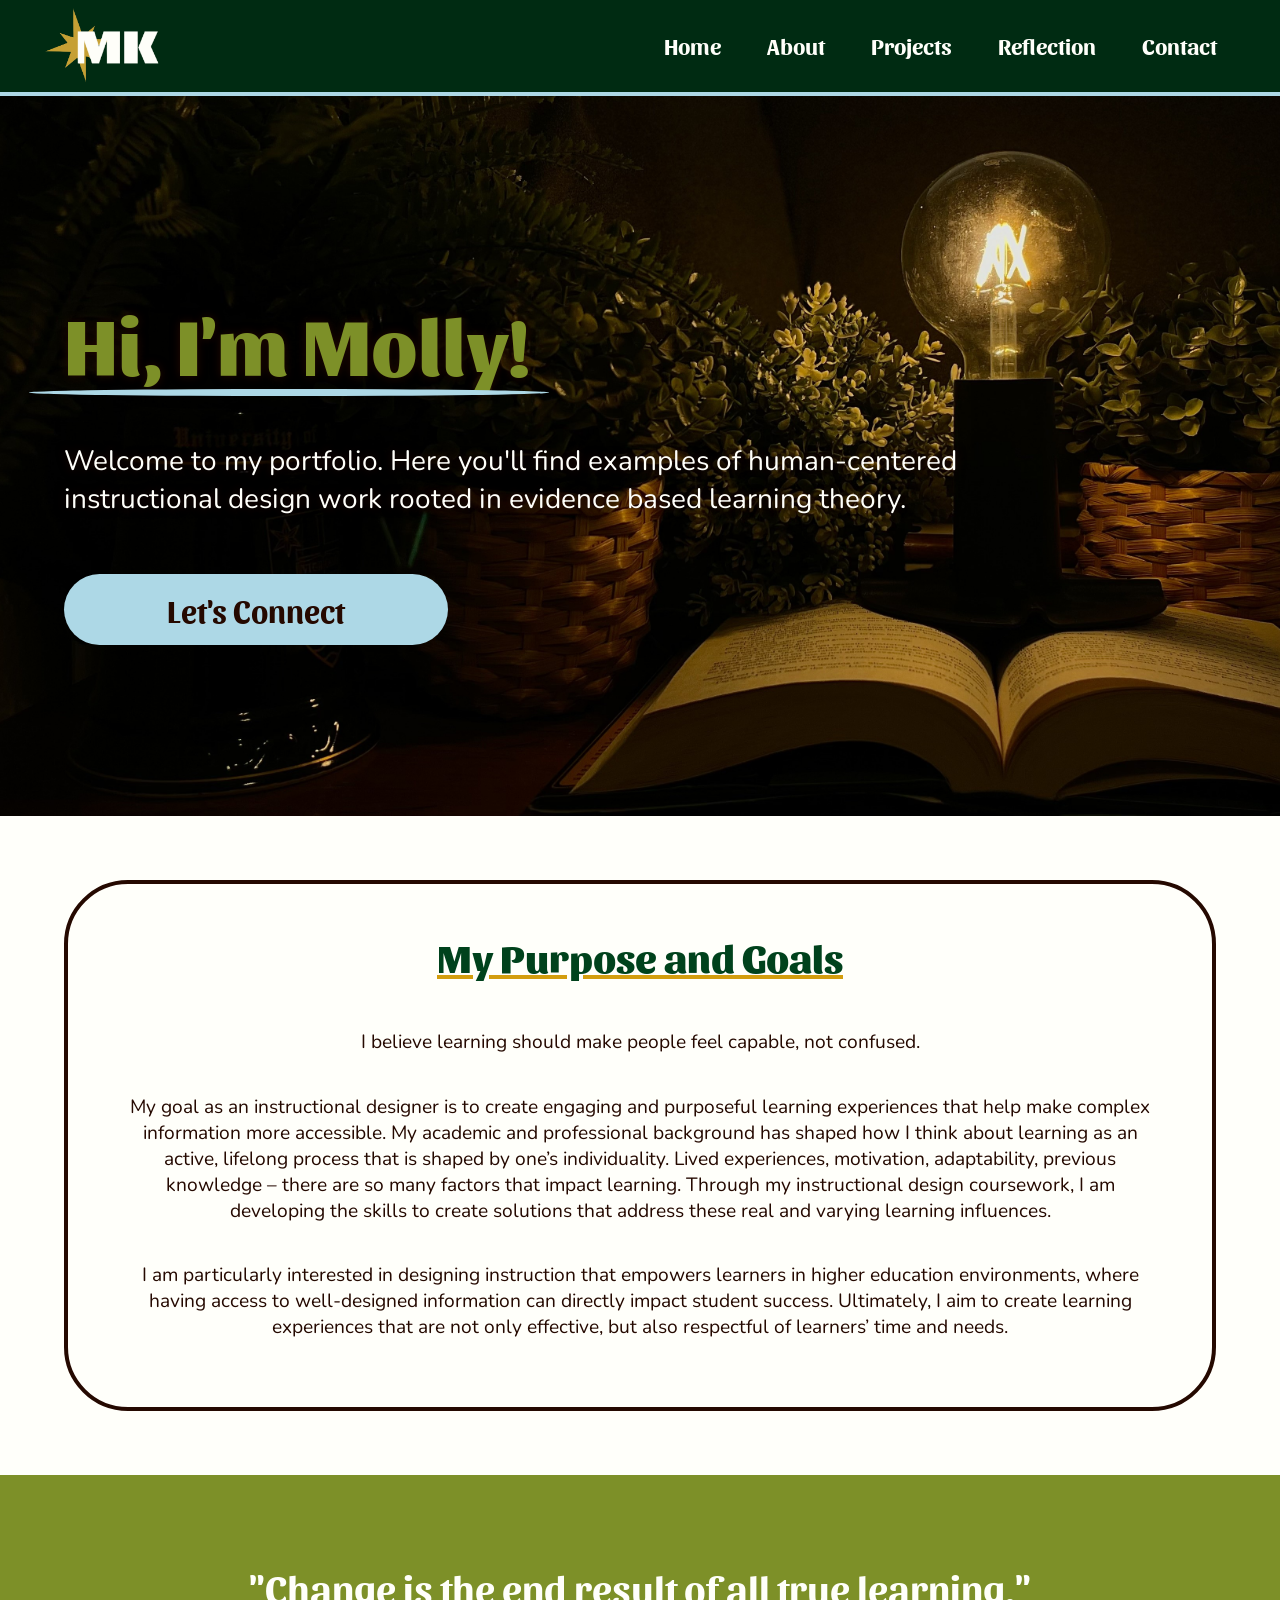
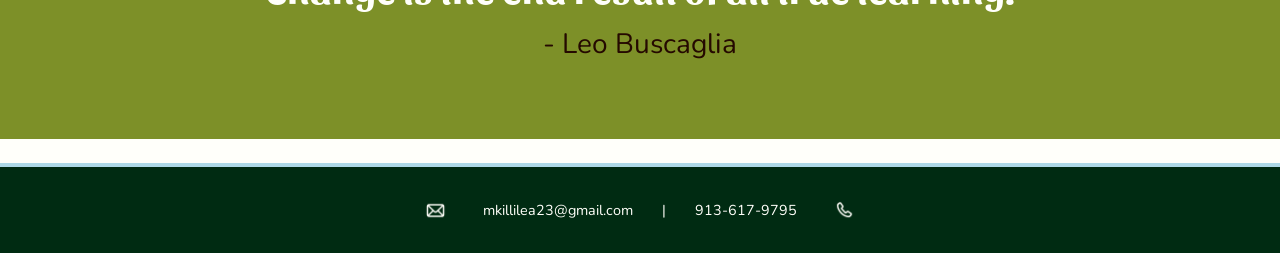
==== commit 43310baf: "Add files via upload" ====
--- a/webdevelopment/index.html
+++ b/webdevelopment/index.html
@@ -61,7 +61,7 @@
         </section>
         
         <div class="intro">
-            <h2>My Purpose and Goals</h3> <!-- Custom font used here -->
+            <h2>My Purpose and Goals</h2> <!-- Custom font used here -->
             <p>I believe learning should make people feel capable, not confused. </p>
             <p>My goal as an instructional designer is to create engaging and purposeful learning experiences 
                 that help make complex information more accessible. My academic and professional background has 
--- a/webdevelopment/style.css
+++ b/webdevelopment/style.css
@@ -123,6 +123,7 @@
   height: 7px;
   background: lightblue; 
   border-radius: 50%;
+  z-index: 1;
   
   /* --- ANIMATION PROPERTIES --- */
     opacity: 0; /* Starts invisible */
--- a/webdevelopment/nav.css
+++ b/webdevelopment/nav.css
@@ -7,6 +7,7 @@
     border-bottom: .25em solid lightblue;
     position: sticky;
     top: 0;
+    z-index: 999;
 }
 
 header a {
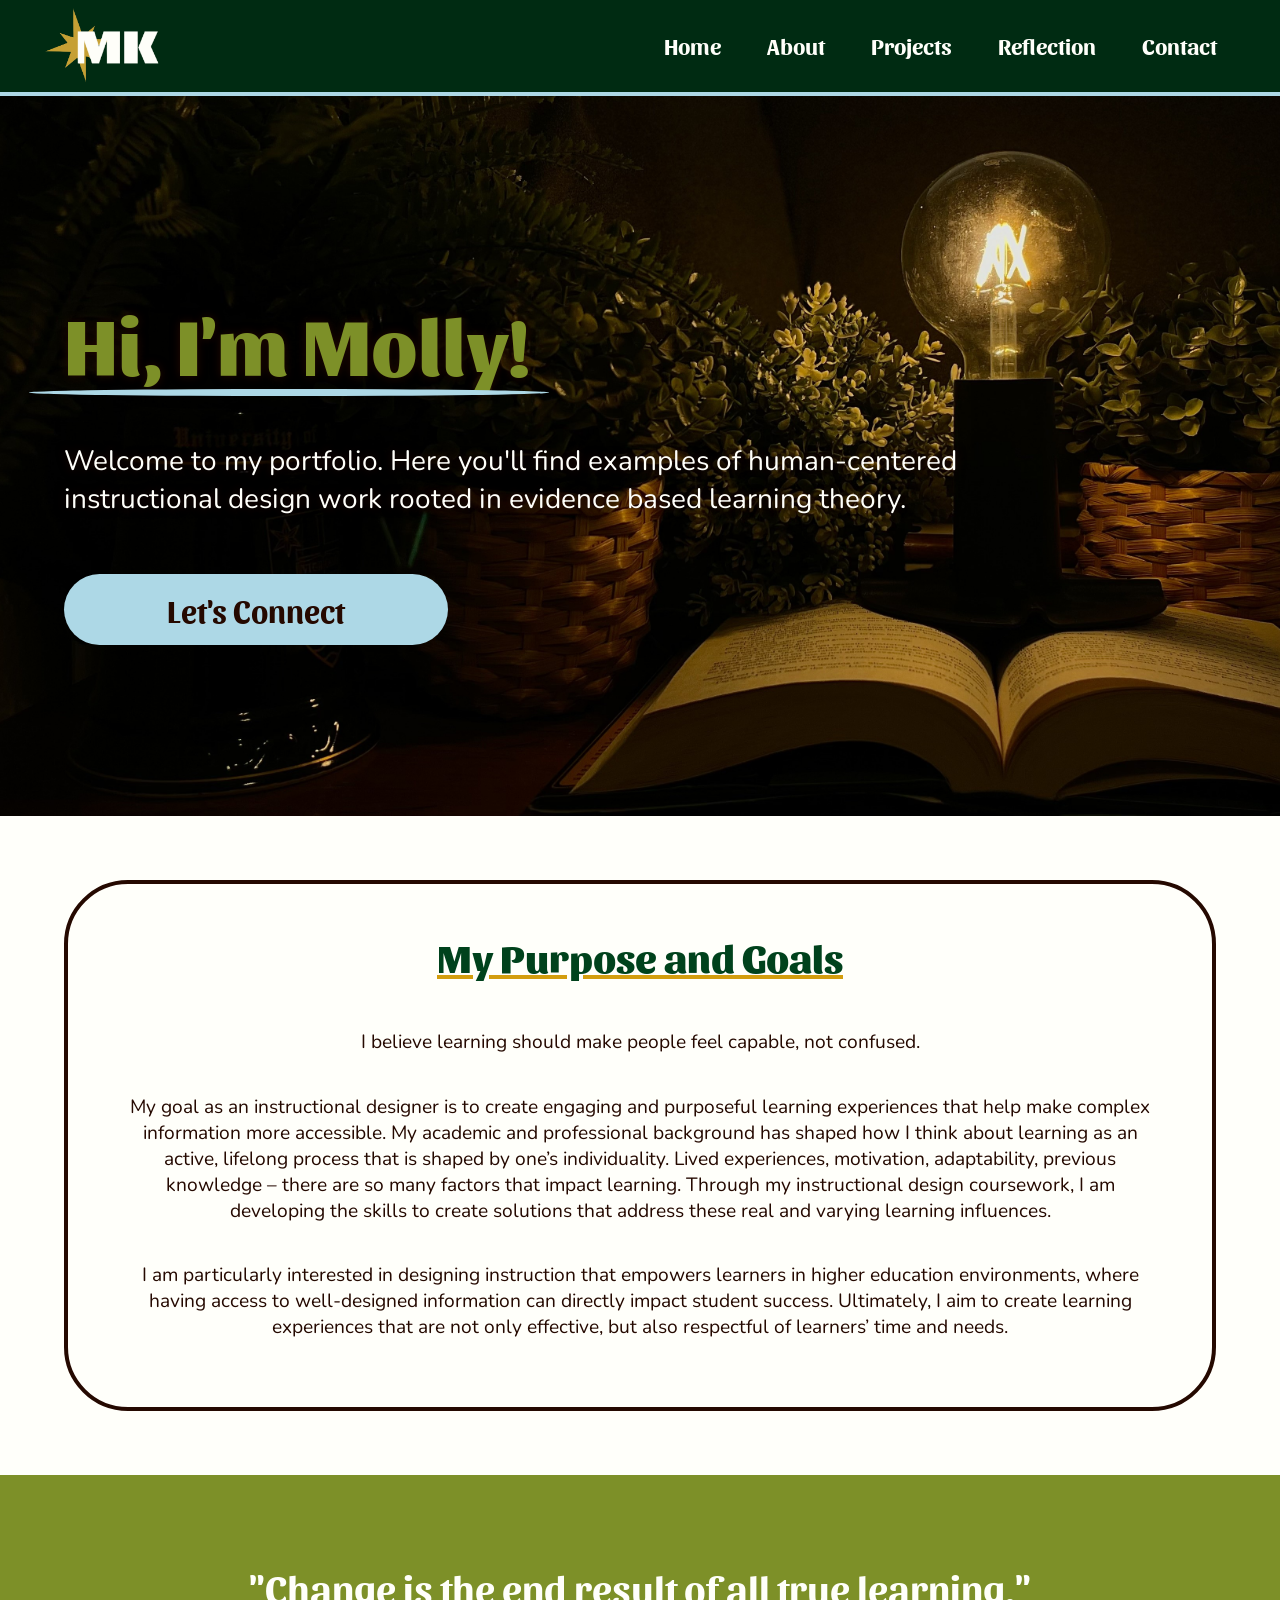
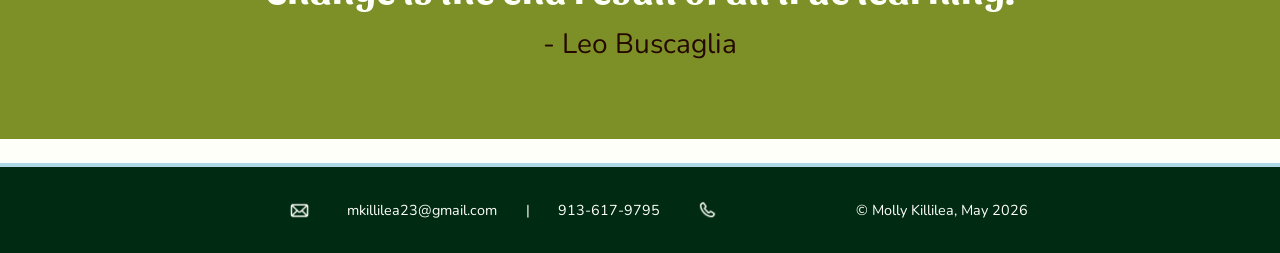
==== commit 221cfccd: "Add files via upload" ====
--- a/webdevelopment/index.html
+++ b/webdevelopment/index.html
@@ -82,10 +82,13 @@
     </main>
 
     <footer>
-        <p><img class= "email" src="media/email.png" alt="email icon">mkillilea23@gmail.com</p>
-        <p> | </p> 
-        <p>913-617-9795<img class="phone" src="media/phone.png" alt="phone icon"></p>
-    </footer>
+        
+            <p><img class= "email" src="media/email.png" alt="email icon">mkillilea23@gmail.com</p>
+            <p> | </p> 
+            <p>913-617-9795<img class="phone" src="media/phone.png" alt="phone icon"></p>
+          
+            <p class="copyright">&copy Molly Killilea, May 2026</p>
+        </footer>
 </body>
 
 </html>
--- a/webdevelopment/style.css
+++ b/webdevelopment/style.css
@@ -1,3 +1,10 @@
+html, body {
+  width: 100%;
+  max-width: 100vw;
+  overflow-x: hidden; /* This prevents that "pop" from expanding the viewport */
+  position: relative;
+}
+
 body{
   padding: 0;
   margin: 0;
@@ -173,6 +180,7 @@
   margin-bottom: .75em;
   font-size: 2.5em;
   text-decoration: underline #d39d0e;
+  text-align: center;
 }
 
 .intro p {
@@ -208,6 +216,23 @@
       .hero p {
         max-width: 100%;
         text-align: center;
+      }
+
+      .hero h1::after {
+       background: none;
+      }
+
+      .hero h1 {
+        font-size: 15vw;
+      }
+
+      .hero a {
+        padding: .5em 2.5em;
+        font-size: 1.85em !important;
+      }
+
+      .intro {
+        margin: 1em;
       }
     }
     
@@ -300,7 +325,7 @@
   grid-template-columns: 2fr 1fr; 
   gap: 1.5em 6em;       
   align-items: center;  
-  max-width: 85%;
+  max-width: 85vw;
   margin: 0 auto 4em auto; 
 }
 
@@ -318,7 +343,7 @@
   display: grid;
   grid-template-columns: repeat(3, 1fr); /* creates 3 equal columns */
   gap: 1.5em;
-  width: 85%;
+  width: 85vw;
 }
 
 .edu {
@@ -374,69 +399,89 @@
           margin-bottom: .3em;
           margin-top: 1.5em;
         }
-
-      #education, .edu {
-          display: flex;
-          flex-direction: row;
-          gap: 0em;
-          padding: 0em;
-          justify-content: center;
-          align-items: center;
-        }
-
-        footer {
-          border-top: none !important;
-        }
-
-        footer p {
-          padding-top: 0em !important;
-          padding-bottom: 0em !important;
-        }
-    }
+    
+        #education, .edu {
+            display: flex;
+            flex-direction: row;
+            gap: 0em;
+            padding: 0em;
+            justify-content: center;
+            align-items: center;
+          }
+
+          footer {
+            border-top: none !important;
+          }
+
+          footer p {
+            padding-top: 0em !important;
+            padding-bottom: 0em !important;
+          }
+      }
 /* PRINT */
 
-/* MOBILE VIEW */
-    @media screen and (max-width: 850px) {
-        #bio {
-          grid-template-columns: 1fr;
-        }
-
-        #bio p {
-          grid-column: 1;
-          text-align: center;
-        }
-
-        #education {
-          grid-template-columns: 1fr; /* Switch from 3 columns to 1 */
-          width: 90%;
-          gap: 2em;
-        }
-
-        h1 {
-          font-size: 2.5em;
-        }
-    }
-
-    @media screen and (max-width: 1000px) { /*stacks at a larger screen size to avoid squish*/
-        #bio img {
-          grid-column: 1;
-          width: 60%;
-          margin: 0 auto 1em auto;
-        }
-
-        #bio {
-          grid-template-columns: 1fr;
-        }
-
-        .video video {
-          max-width: 85vw;  
-        }
-
-        .video {
-          padding: 4em 0em;
-        }
-    }
-
+/* MOBILE VIEW */     
+        @media screen and (max-width: 1000px) {
+          #bio {
+            grid-template-columns: 1fr;
+            max-width: 90vw;
+          }
+
+          #bio img {
+            grid-column: 1 !important;
+            grid-row: auto !important;
+            width: 60vw;
+            min-width: 0 !important;
+            margin: 0 auto 1.5em auto;
+          }
+
+          .video video {
+            max-width: 85vw;
+          }
+
+          .video {
+            padding: 2em 0em;
+          }
+        }
+
+        
+        @media screen and (max-width: 850px) {
+          #bio p {
+            text-align: center;
+          }
+
+          #education {
+            grid-template-columns: 1fr;
+            width: 90vw;
+            gap: 2em;
+          }
+
+          .edu {
+            padding: 2em 1em;
+          }
+
+          #education p {
+            overflow-wrap: break-word;
+            font-size: 1.4em;
+          }
+
+          h1 {
+            font-size: 2.2em;
+          }
+
+          #about-main h1::after {
+            width: 100% !important;
+            left: 0 !important;
+            max-width: 100%;
+          }
+          
+          #about-main {
+              overflow-x: hidden;
+              width: 100%;
+          }
+        }
+
+  
 /* MOBILE VIEW */
 
 /* ^^^ ABOUT PAGE ^^^ */
@@ -688,12 +733,14 @@
       .table {
         min-width: 770px; /* Forces the table to stay wide enough to scroll */
         max-width: none;
+        -webkit-overflow-scrolling: touch; /* Ensures smooth momentum scrolling on iOS */
       }
 
       .table th, .table td {
       padding: .5em;
       }
     }
+    
 /* MOBILE VIEW */
 
 /* ^^^ PROJECTS PAGE ^^^ */
@@ -788,13 +835,19 @@
           margin: 1em;
         }
 
-        .left, .right {
+        .left {
           width: 100%;
           margin: 0 0 2em 0;      /* Removes side margins and adds space between image and text */
         }
 
         .right {
-          padding: 0em 3em;
+          padding: 0em 1em;
+          width: 100%;
+          margin: 0 0 2em 0;
+        }
+
+        .right p {
+          text-align: center;
         }
         .left img {
           width: 80%;
@@ -1037,4 +1090,23 @@
 footer img:hover {
   transform: scale(1.5);
 }
+
+.copyright {
+  display: flex;
+  flex-direction: column;
+  
+  margin-left: 5em;
+}
+
+@media screen and (max-width: 1000px) {
+  footer img {
+    display: none;
+  }
+
+  a[href^="tel"] {
+    color: inherit; /* Inherit the color of the parent text */
+    text-decoration: none; /* Remove the underline */
+    background-color: none;
+  }
+}
 /* ^^^ FOOTER ^^^ */
